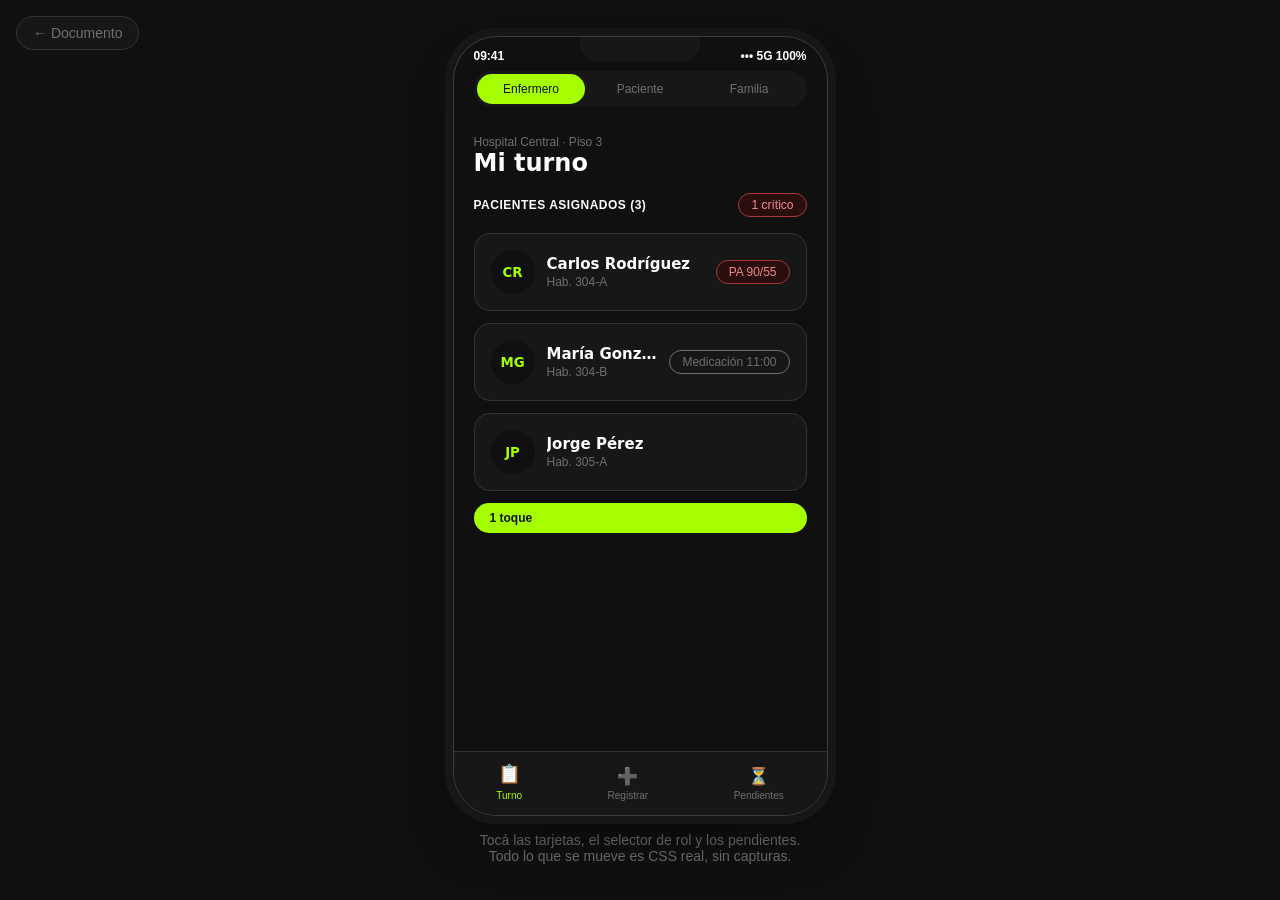
==== mockup/index.html @ 6f8809e2 "Split the document and the mobile prototype, with real animations - index.html: drop the static mock" ====
<!DOCTYPE html>
<html lang="es">
<head>
<meta charset="UTF-8">
<meta name="viewport" content="width=device-width, initial-scale=1.0, maximum-scale=1.0">
<title>Prototipo móvil — App de enfermería</title>
<link rel="stylesheet" href="../css/tokens.css">
<link rel="stylesheet" href="css/mockup.css">
</head>
<body>

  <!-- Vuelve al documento de arquitectura. No es una pantalla de la app: es chrome del entregable. -->
  <a href="../index.html" class="back-to-doc">← Documento</a>

  <div class="stage">
    <!-- El frame de teléfono es UNA sola instancia; las pantallas se apilan
         adentro y se animan entrando/saliendo, como en un router real. -->
    <div class="phone" role="application" aria-label="Prototipo de app de enfermería">

      <div class="phone-notch" aria-hidden="true"></div>

      <div class="status-bar">
        <span class="status-time">09:41</span>
        <span class="status-icons" aria-hidden="true">••• 5G 100%</span>
      </div>

      <!-- Selector de rol: cambia de app por completo, no es un tab interno.
           ideas.md dice que son "dos personas sufriendo el mismo vacío de
           información, cada una desde su lado" — acá la tercera es la familia. -->
      <div class="role-switch" role="tablist" aria-label="Cambiar de lector">
        <button type="button" class="role-tab is-active" data-role="enfermero" role="tab" aria-selected="true">Enfermero</button>
        <button type="button" class="role-tab" data-role="paciente" role="tab" aria-selected="false">Paciente</button>
        <button type="button" class="role-tab" data-role="familia" role="tab" aria-selected="false">Familia</button>
      </div>

      <div class="screen" id="screen">
        <!-- Las pantallas concretas las inyecta mockup.js -->
      </div>

      <nav class="bottom-nav" id="bottomNav" aria-label="Navegación global"></nav>
    </div>

    <p class="stage-hint">Tocá las tarjetas, el selector de rol y los pendientes. Todo lo que se mueve es CSS real, sin capturas.</p>
  </div>

  <script src="js/mockup.js" defer></script>
</body>
</html>
---- css/tokens.css ----
/*
 * Design tokens — sistema Stryds aplicado al caso de enfermería.
 * Fuente: ../resources/variables.css y ../resources/tokens.json (sistema Stryds).
 * Ningún color, tamaño, radio o espacio vive fuera de este archivo.
 *
 * Nomenclatura: patrón, luego color, luego peso (nunca al revés). Ej: bg-color-weight.
 * Roles en vez de nombres de marca: el profesor dijo que el blanco y el negro
 * "no hacen parte de colores primarios, punto". Por eso Obsidian/Carbon/Void
 * se declaran como SUPERFICIE y el primario es Electric Lime.
 */

:root {
  color-scheme: dark;

  /* ============ COLOR — roles, no nombres de marca ============ */

  /* Primario: el único color de acción. Sobre esto corre la prueba del profesor. */
  --color-primary: #a6ff00;        /* Electric Lime — botones, nav activa, foco */
  --color-primary-ink: #101010;    /* texto sobre el primario (Obsidian) */

  /* Superficie: NUNCA es el primario, aunque sea el fondo dominante. */
  --surface-canvas: #101010;       /* Obsidian — fondo de página */
  --surface-card: #171717;         /* Carbon — tarjetas, paneles elevados */
  --surface-card-alt: #040126;     /* Deep Violet — borde de acción secundaria */

  /* Borde */
  --border-hairline: #333333;      /* Slate — la mayoría de los bordes */
  --border-strong: #3d3d3d;        /* Steel — borde sobre borde */

  /* Texto */
  --text-primary: #fdfdfd;         /* Paper — texto activo */
  --text-muted: #6f6f6f;           /* Fog — texto secundario, no interactivo */

  /* Estado (no vienen de Stryds, se agregan para el caso clínico).
     Tres significados distintos, tres tokens distintos: no se reusa el mismo
     badge para "dato sin confirmar en campo" y para "alerta clínica urgente",
     son cosas diferentes y confundirlas es el tipo de error que el profesor
     marca en revisión. */
  --state-honesty-bg: #2a2200;      /* ámbar — "por confirmar en campo" */
  --state-honesty-border: #a68a00;
  --state-honesty-text: #e6c200;

  --state-critical-bg: #2a0d0d;     /* rojo — alerta clínica urgente */
  --state-critical-border: #a63a3a;
  --state-critical-text: #f28b8b;

  --state-pending-bg: #171717;      /* gris — pendiente regular, sin urgencia */
  --state-pending-border: #6f6f6f;
  --state-pending-text: #6f6f6f;

  /* ============ TIPOGRAFÍA ============ */
  --font-display: 'SF Pro Display', ui-sans-serif, system-ui, -apple-system, "Segoe UI", Roboto, sans-serif;
  --font-body: 'Arial', ui-sans-serif, system-ui, -apple-system, "Segoe UI", Roboto, sans-serif;

  --font-weight-regular: 400;
  --font-weight-medium: 500;
  --font-weight-semibold: 600;

  /* Escala DOC — la página del taller, tamaño póster, hereda a Stryds tal cual */
  --text-doc-caption: 14px;
  --text-doc-body: 16px;
  --text-doc-subheading: 21px;
  --text-doc-heading-sm: 36px;
  --text-doc-heading: 44px;
  --text-doc-heading-lg: 78px;
  --text-doc-display: 109px;
  --text-doc-display-lg: 148px;

  /* Escala PRODUCTO — las pantallas de la app dentro del documento, a 390px.
     Mismos tokens de fuente y peso; la escala baja porque el "canvas" ya no es
     una diapositiva sino una mano con guantes mirando un teléfono. */
  --text-app-caption: 12px;
  --text-app-body: 15px;
  --text-app-subheading: 17px;
  --text-app-heading-sm: 20px;
  --text-app-heading: 24px;
  --text-app-display: 32px;

  /* ============ ESPACIO ============ */
  --space-unit: 4px;

  /* DOC */
  --space-doc-16: 16px;
  --space-doc-20: 20px;
  --space-doc-32: 32px;
  --space-doc-80: 80px;
  --space-doc-108: 108px;

  /* PRODUCTO — de 80px de padding de tarjeta a 20px: la superficie es un
     teléfono, no un póster. */
  --space-app-8: 8px;
  --space-app-12: 12px;
  --space-app-16: 16px;
  --space-app-20: 20px;
  --space-app-24: 24px;

  /* ============ RADIO ============ */
  --radius-pill: 100px;             /* botones — igual en doc y producto */
  --radius-card-doc: 40px;          /* tarjetas del documento (Stryds original) */
  --radius-card-app: 16px;          /* tarjetas dentro de las pantallas de la app */
  --radius-sm: 10px;

  /* ============ LAYOUT ============ */
  --section-gap: 80px;
  --nav-height-app: 64px;
}

/* Modo claro: el documento del taller se lee en clase con proyector,
   así que se ofrece una alternativa clara sin tocar el primario ni los roles.
   Los componentes de PRODUCTO (la app) se quedan en oscuro siempre: Stryds
   es un sistema de salud nocturno por diseño ("late-night broadcast feel"),
   y cambiar eso ahí rompe el caso, no el token. */
:root[data-theme="light"] {
  --surface-canvas: #fdfdfd;
  --surface-card: #f2f2f2;
  --surface-card-alt: #e9e9e9;
  --border-hairline: #d8d8d8;
  --border-strong: #bdbdbd;
  --text-primary: #101010;
  --text-muted: #4a4a4a;
}
---- mockup/css/mockup.css ----
/*
 * Prototipo navegable del caso mobile. Usa SOLO los tokens de ../../css/tokens.css.
 * Las animaciones son el punto de este archivo: el documento principal mostraba
 * una captura fija y no demostraba nada. Acá cada transición es real.
 */

* { box-sizing: border-box; }

html, body {
  margin: 0;
  padding: 0;
  min-height: 100%;
  background-color: var(--surface-canvas);
  color: var(--text-primary);
  font-family: var(--font-body);
}

body {
  display: flex;
  flex-direction: column;
  align-items: center;
  justify-content: center;
  min-height: 100vh;
  padding: var(--space-doc-32) var(--space-doc-16);
  gap: var(--space-doc-20);
}

.back-to-doc {
  position: fixed;
  top: var(--space-doc-16);
  left: var(--space-doc-16);
  z-index: 50;
  font-family: var(--font-body);
  font-size: var(--text-doc-caption);
  font-weight: var(--font-weight-medium);
  color: var(--text-muted);
  text-decoration: none;
  padding: var(--space-app-8) var(--space-app-16);
  border-radius: var(--radius-pill);
  border: 1px solid var(--border-hairline);
  background-color: var(--surface-card);
  transition: color .15s ease, border-color .15s ease;
}

.back-to-doc:hover {
  color: var(--color-primary);
  border-color: var(--color-primary);
}

.stage {
  display: flex;
  flex-direction: column;
  align-items: center;
  gap: var(--space-doc-16);
}

.stage-hint {
  max-width: 340px;
  text-align: center;
  font-size: var(--text-doc-caption);
  color: var(--text-muted);
  margin: 0;
}

/* ============ FRAME DEL TELÉFONO ============ */
.phone {
  position: relative;
  width: 375px;
  max-width: 92vw;
  height: 780px;
  max-height: 88vh;
  background-color: var(--surface-canvas);
  border-radius: 44px;
  border: 1px solid var(--border-strong);
  box-shadow: 0 0 0 8px var(--surface-card), 0 30px 60px -20px rgba(0, 0, 0, .6);
  overflow: hidden;
  display: flex;
  flex-direction: column;
}

.phone-notch {
  position: absolute;
  top: 0;
  left: 50%;
  transform: translateX(-50%);
  width: 120px;
  height: 24px;
  background-color: var(--surface-card);
  border-radius: 0 0 16px 16px;
  z-index: 30;
}

.status-bar {
  display: flex;
  justify-content: space-between;
  align-items: center;
  padding: var(--space-app-12) var(--space-app-20) var(--space-app-8);
  font-size: var(--text-app-caption);
  font-weight: var(--font-weight-semibold);
  color: var(--text-primary);
  flex-shrink: 0;
}

/* ============ SELECTOR DE ROL — indicador que se desliza, no que aparece ============ */
.role-switch {
  position: relative;
  display: flex;
  margin: 0 var(--space-app-20) var(--space-app-12);
  background-color: var(--surface-card);
  border-radius: var(--radius-pill);
  padding: 3px;
  flex-shrink: 0;
}

.role-tab {
  position: relative;
  z-index: 2;
  flex: 1;
  border: none;
  background: transparent;
  color: var(--text-muted);
  font-family: var(--font-body);
  font-size: var(--text-app-caption);
  font-weight: var(--font-weight-medium);
  padding: var(--space-app-8) 0;
  border-radius: var(--radius-pill);
  cursor: pointer;
  transition: color .25s ease;
}

.role-tab.is-active {
  color: var(--color-primary-ink);
}

/* El indicador es UN elemento que se mueve con transform, calculado en JS
   según qué tab está activo. Así el cambio de rol se ve como un desplazamiento
   físico, no como un parpadeo de colores. */
.role-switch-indicator {
  position: absolute;
  z-index: 1;
  top: 3px;
  bottom: 3px;
  left: 3px;
  width: calc((100% - 6px) / 3);
  background-color: var(--color-primary);
  border-radius: var(--radius-pill);
  transition: transform .3s cubic-bezier(.4, 0, .2, 1);
}

/* ============ PANTALLA — el contenedor donde entran/salen las vistas ============ */
.screen {
  position: relative;
  flex: 1;
  overflow: hidden;
}

.view {
  position: absolute;
  inset: 0;
  overflow-y: auto;
  padding: var(--space-app-16) var(--space-app-20) var(--space-app-24);
  display: flex;
  flex-direction: column;
  gap: var(--space-app-16);
  opacity: 0;
  transform: translateX(24px);
  pointer-events: none;
  transition: opacity .28s ease, transform .28s cubic-bezier(.4, 0, .2, 1);
}

.view.is-active {
  opacity: 1;
  transform: translateX(0);
  pointer-events: auto;
}

/* Vista de detalle (empuja desde la derecha, como una navegación real) */
.view.is-detail {
  transform: translateX(100%);
  background-color: var(--surface-canvas);
  z-index: 5;
}

.view.is-detail.is-active {
  transform: translateX(0);
}

.view-header {
  display: flex;
  align-items: center;
  gap: var(--space-app-12);
}

.view-title {
  font-family: var(--font-display);
  font-size: var(--text-app-heading);
  font-weight: var(--font-weight-semibold);
  color: var(--text-primary);
  margin: 0;
}

.view-subtitle {
  font-size: var(--text-app-caption);
  color: var(--text-muted);
  margin: 0;
}

.back-btn {
  display: inline-flex;
  align-items: center;
  justify-content: center;
  width: 36px;
  height: 36px;
  border-radius: var(--radius-pill);
  border: 1px solid var(--border-hairline);
  background-color: var(--surface-card);
  color: var(--text-primary);
  font-size: var(--text-app-body);
  cursor: pointer;
  flex-shrink: 0;
  transition: border-color .15s ease;
}

.back-btn:hover {
  border-color: var(--color-primary);
}

/* ============ TARJETA DE PACIENTE (molécula, reusada del documento) ============ */
.p-card {
  display: flex;
  align-items: center;
  gap: var(--space-app-12);
  background-color: var(--surface-card);
  border: 1px solid var(--border-hairline);
  border-radius: var(--radius-card-app);
  padding: var(--space-app-16);
  cursor: pointer;
  transition: border-color .15s ease, transform .15s ease;
  text-align: left;
  width: 100%;
  font-family: inherit;
  color: inherit;
}

.p-card:active {
  transform: scale(.98);
}

.p-card:hover {
  border-color: var(--border-strong);
}

.p-avatar {
  display: flex;
  align-items: center;
  justify-content: center;
  width: 44px;
  height: 44px;
  border-radius: var(--radius-pill);
  background-color: var(--surface-canvas);
  color: var(--color-primary);
  font-family: var(--font-display);
  font-weight: var(--font-weight-semibold);
  flex-shrink: 0;
}

.p-info {
  flex: 1;
  min-width: 0;
  display: flex;
  flex-direction: column;
  gap: 2px;
}

.p-name {
  font-family: var(--font-display);
  font-weight: var(--font-weight-semibold);
  font-size: var(--text-app-body);
  color: var(--text-primary);
  white-space: nowrap;
  overflow: hidden;
  text-overflow: ellipsis;
}

.p-meta {
  font-size: var(--text-app-caption);
  color: var(--text-muted);
}

/* ============ BADGES — tres significados, tres colores (igual que el documento) ============ */
.badge-honesty, .badge-critical, .badge-pending {
  display: inline-flex;
  align-items: center;
  font-size: var(--text-app-caption);
  font-weight: var(--font-weight-medium);
  padding: 4px var(--space-app-12);
  border-radius: var(--radius-pill);
  flex-shrink: 0;
  white-space: nowrap;
}

.badge-honesty { background: var(--state-honesty-bg); border: 1px solid var(--state-honesty-border); color: var(--state-honesty-text); }
.badge-critical { background: var(--state-critical-bg); border: 1px solid var(--state-critical-border); color: var(--state-critical-text); }
.badge-pending { background: var(--state-pending-bg); border: 1px solid var(--state-pending-border); color: var(--state-pending-text); }

/* ============ EL PATRÓN CLAVE DEL CASO: dato clínico oculto tras un toque
   deliberado. La pantalla del enfermero la ve el paciente desde la cama
   (ideas.md:31): "no lo resuelve ningún tamaño de letra". Acá se resuelve con
   un blur real que el enfermero retira a propósito, no con texto chico. ============ */
.clinical-value {
  position: relative;
  font-family: monospace;
  font-size: var(--text-app-caption);
  color: var(--state-critical-text);
  filter: blur(5px);
  transition: filter .2s ease;
  cursor: pointer;
  user-select: none;
}

.clinical-value.is-revealed {
  filter: blur(0);
}

.reveal-hint {
  font-size: 11px;
  color: var(--text-muted);
  margin-left: var(--space-unit);
}

/* ============ SECCIÓN / TÍTULOS DENTRO DE LA VISTA ============ */
.list-heading {
  display: flex;
  align-items: center;
  justify-content: space-between;
}

.list-heading-label {
  font-size: var(--text-app-caption);
  font-weight: var(--font-weight-semibold);
  color: var(--text-primary);
  text-transform: uppercase;
  letter-spacing: .5px;
}

.card-list {
  display: flex;
  flex-direction: column;
  gap: var(--space-app-12);
}

/* ============ TIMELINE (vista paciente) ============ */
.timeline {
  display: flex;
  flex-direction: column;
  gap: 0;
}

.timeline-item {
  position: relative;
  padding: var(--space-app-12) 0 var(--space-app-12) var(--space-app-20);
  border-left: 2px solid var(--border-hairline);
}

.timeline-item::before {
  content: "";
  position: absolute;
  left: -5px;
  top: 18px;
  width: 8px;
  height: 8px;
  border-radius: 50%;
  background-color: var(--color-primary);
}

.timeline-item.is-pending::before {
  background-color: var(--text-muted);
}

.timeline-time {
  font-size: 11px;
  color: var(--text-muted);
  font-family: monospace;
}

.timeline-text {
  font-size: var(--text-app-body);
  color: var(--text-primary);
  margin-top: 2px;
}

/* ============ BOTÓN 1-TOQUE — la confirmación de evento previsto ============ */
.tap-confirm {
  display: inline-flex;
  align-items: center;
  gap: 6px;
  background-color: var(--color-primary);
  color: var(--color-primary-ink);
  border: none;
  border-radius: var(--radius-pill);
  padding: var(--space-app-8) var(--space-app-16);
  font-size: var(--text-app-caption);
  font-weight: var(--font-weight-semibold);
  cursor: pointer;
  transition: transform .15s ease, opacity .3s ease;
  flex-shrink: 0;
}

.tap-confirm:active {
  transform: scale(.92);
}

.tap-confirm.is-done {
  opacity: .4;
  pointer-events: none;
}

/* Micro-animación de confirmación: un check que aparece y se desvanece,
   feedback inmediato para "cualquier cosa que tarde más de unos segundos
   no se va a usar" (ideas.md:25). */
@keyframes confirm-pop {
  0% { transform: scale(.5); opacity: 0; }
  40% { transform: scale(1.15); opacity: 1; }
  100% { transform: scale(1); opacity: 1; }
}

.confirm-check {
  display: none;
  animation: confirm-pop .35s cubic-bezier(.34, 1.56, .64, 1);
}

.tap-confirm.is-done .confirm-check {
  display: inline;
}

.tap-confirm.is-done .confirm-label {
  display: none;
}

/* ============ NAV INFERIOR — global, persiste selección ============ */
.bottom-nav {
  display: flex;
  align-items: center;
  justify-content: space-around;
  height: var(--nav-height-app);
  border-top: 1px solid var(--border-hairline);
  background-color: var(--surface-card);
  flex-shrink: 0;
}

.nav-item {
  display: flex;
  flex-direction: column;
  align-items: center;
  gap: 3px;
  background: none;
  border: none;
  color: var(--text-muted);
  font-size: 10px;
  font-weight: var(--font-weight-medium);
  cursor: pointer;
  padding: var(--space-app-8) var(--space-app-12);
  transition: color .2s ease, transform .2s cubic-bezier(.34, 1.56, .64, 1);
}

.nav-item .nav-icon {
  font-size: var(--text-app-subheading);
  transition: transform .2s cubic-bezier(.34, 1.56, .64, 1);
}

.nav-item.is-active {
  color: var(--color-primary);
}

.nav-item.is-active .nav-icon {
  transform: translateY(-2px) scale(1.08);
}

/* ============ ANIMACIÓN DE ENTRADA ESCALONADA DE TARJETAS ============ */
@keyframes card-in {
  from { opacity: 0; transform: translateY(10px); }
  to { opacity: 1; transform: translateY(0); }
}

.view.is-active .card-list .p-card,
.view.is-active .timeline-item {
  animation: card-in .32s cubic-bezier(.2, .8, .2, 1) both;
}

.view.is-active .card-list .p-card:nth-child(1) { animation-delay: .02s; }
.view.is-active .card-list .p-card:nth-child(2) { animation-delay: .07s; }
.view.is-active .card-list .p-card:nth-child(3) { animation-delay: .12s; }
.view.is-active .card-list .p-card:nth-child(4) { animation-delay: .17s; }

.view.is-active .timeline-item:nth-child(1) { animation-delay: .02s; }
.view.is-active .timeline-item:nth-child(2) { animation-delay: .07s; }
.view.is-active .timeline-item:nth-child(3) { animation-delay: .12s; }

@media (prefers-reduced-motion: reduce) {
  * {
    animation-duration: .001s !important;
    transition-duration: .001s !important;
  }
}

@media (max-width: 420px) {
  .phone {
    height: 92vh;
    border-radius: 32px;
  }
}
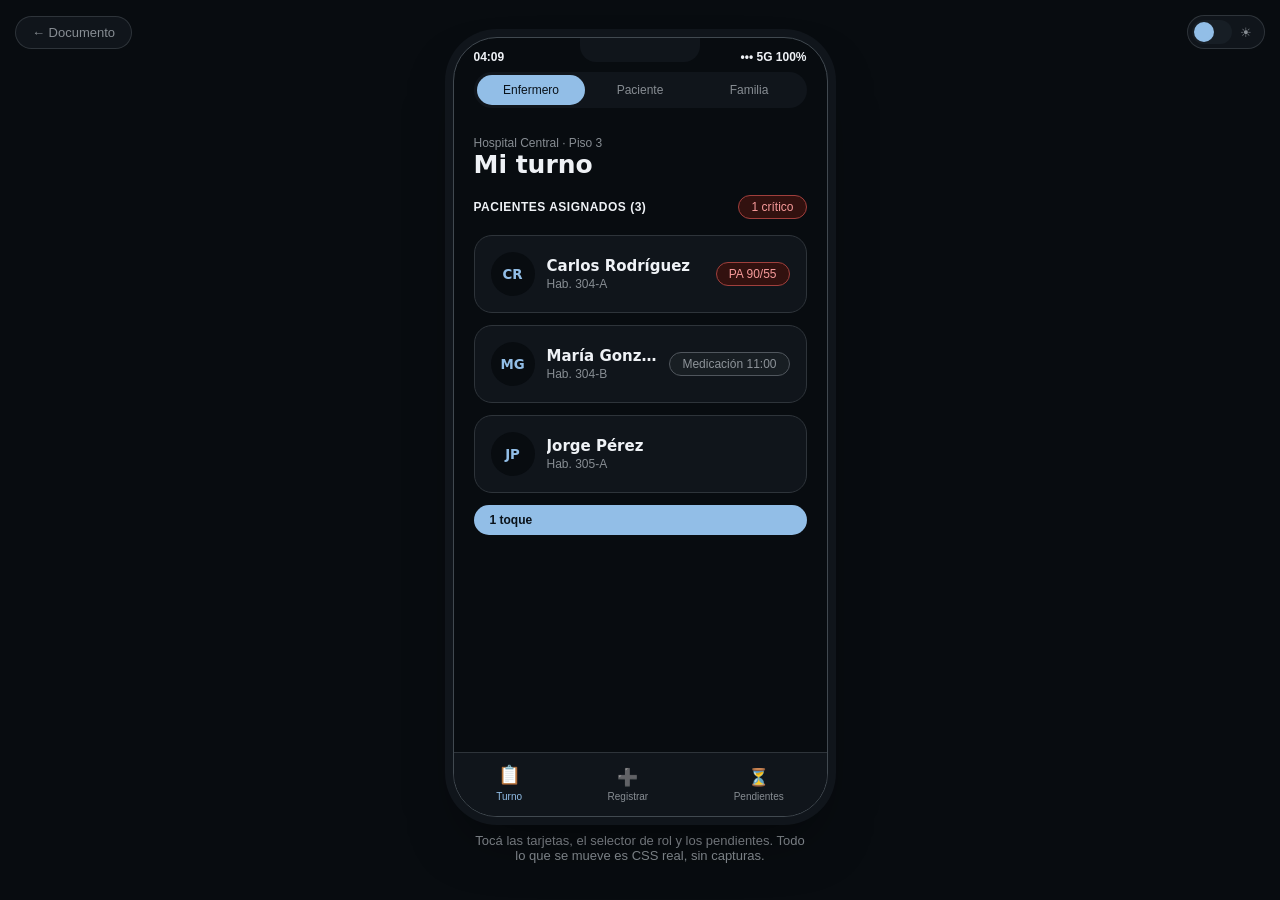
==== commit 196098e3: "Redesign: OKLCH, new primary #90b8f0, real motion, theme toggle - tokens.css rewritten in OKLCH; --c" ====
--- a/mockup/index.html
+++ b/mockup/index.html
@@ -6,11 +6,33 @@
 <title>Prototipo móvil — App de enfermería</title>
 <link rel="stylesheet" href="../css/tokens.css">
 <link rel="stylesheet" href="css/mockup.css">
+
+<!-- Mismo mecanismo que index.html: aplica el tema guardado antes del
+     primer paint. Afecta el STAGE (fondo detrás del teléfono), no el
+     interior del prototipo — Stryds es un sistema clínico nocturno por
+     diseño y el teléfono se queda oscuro siempre. -->
+<script>
+  (function () {
+    try {
+      var saved = localStorage.getItem('theme');
+      if (saved === 'light' || saved === 'dark') {
+        document.documentElement.setAttribute('data-theme', saved);
+      }
+    } catch (e) { /* localStorage bloqueado */ }
+  })();
+</script>
 </head>
 <body>
 
-  <!-- Vuelve al documento de arquitectura. No es una pantalla de la app: es chrome del entregable. -->
-  <a href="../index.html" class="back-to-doc">← Documento</a>
+  <div class="mockup-topbar">
+    <!-- Vuelve al documento de arquitectura. No es una pantalla de la app: es chrome del entregable. -->
+    <a href="../index.html" class="back-to-doc">← Documento</a>
+    <button type="button" id="themeToggle" class="theme-toggle" aria-label="Cambiar a modo claro" aria-pressed="false">
+      <span class="theme-toggle-track"><span class="theme-toggle-thumb"></span></span>
+      <span class="theme-toggle-icon theme-toggle-icon-sun" aria-hidden="true">☀</span>
+      <span class="theme-toggle-icon theme-toggle-icon-moon" aria-hidden="true">☾</span>
+    </button>
+  </div>
 
   <div class="stage">
     <!-- El frame de teléfono es UNA sola instancia; las pantallas se apilan
--- a/css/tokens.css
+++ b/css/tokens.css
@@ -1,52 +1,54 @@
 /*
- * Design tokens — sistema Stryds aplicado al caso de enfermería.
- * Fuente: ../resources/variables.css y ../resources/tokens.json (sistema Stryds).
- * Ningún color, tamaño, radio o espacio vive fuera de este archivo.
+ * Design tokens — sistema aplicado al caso de enfermería, en OKLCH.
+ * Fuente original: ../resources/variables.css (sistema Stryds). El primario
+ * se reemplazó por #90b8f0 (oklch 78.6% .075 246.8) a pedido explícito.
+ * Ningún color, tamaño, radio, espacio o timing vive fuera de este archivo.
  *
- * Nomenclatura: patrón, luego color, luego peso (nunca al revés). Ej: bg-color-weight.
- * Roles en vez de nombres de marca: el profesor dijo que el blanco y el negro
- * "no hacen parte de colores primarios, punto". Por eso Obsidian/Carbon/Void
- * se declaran como SUPERFICIE y el primario es Electric Lime.
+ * Nomenclatura: patrón, luego color, luego peso (nunca al revés).
+ * Estrategia de color: Committed — el primario lleva peso real (nav activa,
+ * botones, focos, acentos de las tarjetas críticas), no es un accent ≤10%.
  */
 
 :root {
   color-scheme: dark;
 
-  /* ============ COLOR — roles, no nombres de marca ============ */
+  /* ============ COLOR — OKLCH, roles no nombres de marca ============ */
 
-  /* Primario: el único color de acción. Sobre esto corre la prueba del profesor. */
-  --color-primary: #a6ff00;        /* Electric Lime — botones, nav activa, foco */
-  --color-primary-ink: #101010;    /* texto sobre el primario (Obsidian) */
+  /* Primario: #90b8f0 pedido explícitamente. Reemplaza al lima de Stryds. */
+  --color-primary: oklch(78.6% 0.075 246.8);       /* #90b8f0 */
+  --color-primary-hover: oklch(83% 0.065 246.8);
+  --color-primary-active: oklch(72% 0.09 246.8);
+  --color-primary-ink: oklch(18% 0.02 246.8);       /* texto sobre el primario */
 
-  /* Superficie: NUNCA es el primario, aunque sea el fondo dominante. */
-  --surface-canvas: #101010;       /* Obsidian — fondo de página */
-  --surface-card: #171717;         /* Carbon — tarjetas, paneles elevados */
-  --surface-card-alt: #040126;     /* Deep Violet — borde de acción secundaria */
+  /* Superficie oscura (tema por defecto). Tintada hacia el hue del primario
+     en vez de negro puro: chroma bajo, casi imperceptible, pero saca la
+     interfaz del "negro de IA genérica". */
+  --surface-canvas: oklch(15% 0.012 250);
+  --surface-card: oklch(19.5% 0.014 250);
+  --surface-card-alt: oklch(23% 0.018 250);
+  --surface-raised: oklch(26% 0.02 250);
 
   /* Borde */
-  --border-hairline: #333333;      /* Slate — la mayoría de los bordes */
-  --border-strong: #3d3d3d;        /* Steel — borde sobre borde */
+  --border-hairline: oklch(32% 0.014 250);
+  --border-strong: oklch(40% 0.016 250);
 
   /* Texto */
-  --text-primary: #fdfdfd;         /* Paper — texto activo */
-  --text-muted: #6f6f6f;           /* Fog — texto secundario, no interactivo */
+  --text-primary: oklch(96% 0.006 250);
+  --text-muted: oklch(64% 0.012 250);
+  --text-faint: oklch(46% 0.012 250);
 
-  /* Estado (no vienen de Stryds, se agregan para el caso clínico).
-     Tres significados distintos, tres tokens distintos: no se reusa el mismo
-     badge para "dato sin confirmar en campo" y para "alerta clínica urgente",
-     son cosas diferentes y confundirlas es el tipo de error que el profesor
-     marca en revisión. */
-  --state-honesty-bg: #2a2200;      /* ámbar — "por confirmar en campo" */
-  --state-honesty-border: #a68a00;
-  --state-honesty-text: #e6c200;
+  /* Estado — tres significados, tres tonos, todos en OKLCH */
+  --state-honesty-bg: oklch(24% 0.05 80);
+  --state-honesty-border: oklch(55% 0.11 80);
+  --state-honesty-text: oklch(80% 0.13 85);
 
-  --state-critical-bg: #2a0d0d;     /* rojo — alerta clínica urgente */
-  --state-critical-border: #a63a3a;
-  --state-critical-text: #f28b8b;
+  --state-critical-bg: oklch(23% 0.055 25);
+  --state-critical-border: oklch(50% 0.13 25);
+  --state-critical-text: oklch(78% 0.11 20);
 
-  --state-pending-bg: #171717;      /* gris — pendiente regular, sin urgencia */
-  --state-pending-border: #6f6f6f;
-  --state-pending-text: #6f6f6f;
+  --state-pending-bg: oklch(23% 0.014 250);
+  --state-pending-border: oklch(45% 0.014 250);
+  --state-pending-text: oklch(66% 0.012 250);
 
   /* ============ TIPOGRAFÍA ============ */
   --font-display: 'SF Pro Display', ui-sans-serif, system-ui, -apple-system, "Segoe UI", Roboto, sans-serif;
@@ -55,39 +57,36 @@
   --font-weight-regular: 400;
   --font-weight-medium: 500;
   --font-weight-semibold: 600;
+  --font-weight-bold: 700;
 
-  /* Escala DOC — la página del taller, tamaño póster, hereda a Stryds tal cual */
-  --text-doc-caption: 14px;
+  /* Escala DOC — ratio >= 1.25 entre pasos, jerarquía real */
+  --text-doc-caption: 13px;
   --text-doc-body: 16px;
-  --text-doc-subheading: 21px;
-  --text-doc-heading-sm: 36px;
-  --text-doc-heading: 44px;
-  --text-doc-heading-lg: 78px;
-  --text-doc-display: 109px;
-  --text-doc-display-lg: 148px;
+  --text-doc-subheading: 20px;
+  --text-doc-heading-sm: 28px;
+  --text-doc-heading: 40px;
+  --text-doc-heading-lg: 64px;
+  --text-doc-display: 96px;
+  --text-doc-display-lg: 132px;
 
-  /* Escala PRODUCTO — las pantallas de la app dentro del documento, a 390px.
-     Mismos tokens de fuente y peso; la escala baja porque el "canvas" ya no es
-     una diapositiva sino una mano con guantes mirando un teléfono. */
+  /* Escala PRODUCTO — pantallas de la app a 390px */
   --text-app-caption: 12px;
   --text-app-body: 15px;
   --text-app-subheading: 17px;
   --text-app-heading-sm: 20px;
-  --text-app-heading: 24px;
-  --text-app-display: 32px;
+  --text-app-heading: 25px;
+  --text-app-display: 34px;
 
   /* ============ ESPACIO ============ */
   --space-unit: 4px;
 
-  /* DOC */
   --space-doc-16: 16px;
   --space-doc-20: 20px;
   --space-doc-32: 32px;
+  --space-doc-48: 48px;
   --space-doc-80: 80px;
   --space-doc-108: 108px;
 
-  /* PRODUCTO — de 80px de padding de tarjeta a 20px: la superficie es un
-     teléfono, no un póster. */
   --space-app-8: 8px;
   --space-app-12: 12px;
   --space-app-16: 16px;
@@ -95,27 +94,55 @@
   --space-app-24: 24px;
 
   /* ============ RADIO ============ */
-  --radius-pill: 100px;             /* botones — igual en doc y producto */
-  --radius-card-doc: 40px;          /* tarjetas del documento (Stryds original) */
-  --radius-card-app: 16px;          /* tarjetas dentro de las pantallas de la app */
-  --radius-sm: 10px;
+  --radius-pill: 100px;
+  --radius-card-doc: 28px;
+  --radius-card-app: 18px;
+  --radius-sm: 12px;
+  --radius-xs: 8px;
 
   /* ============ LAYOUT ============ */
-  --section-gap: 80px;
+  --section-gap: 88px;
   --nav-height-app: 64px;
+
+  /* ============ MOTION — ease-out exponencial, nunca rebote (salvo el
+     único caso declarado de feedback táctil en el prototipo, que usa un
+     overshoot mínimo y documentado). ============ */
+  --ease-out-expo: cubic-bezier(0.16, 1, 0.3, 1);
+  --ease-out-quart: cubic-bezier(0.25, 1, 0.5, 1);
+  --ease-out-soft: cubic-bezier(0.22, 0.7, 0.24, 1);
+  --duration-fast: 150ms;
+  --duration-base: 260ms;
+  --duration-slow: 420ms;
 }
 
-/* Modo claro: el documento del taller se lee en clase con proyector,
-   así que se ofrece una alternativa clara sin tocar el primario ni los roles.
-   Los componentes de PRODUCTO (la app) se quedan en oscuro siempre: Stryds
-   es un sistema de salud nocturno por diseño ("late-night broadcast feel"),
-   y cambiar eso ahí rompe el caso, no el token. */
+/* Modo claro — toggle explícito en la UI, no prefers-color-scheme.
+   Mismos roles, mismo primario: solo cambia qué tono ocupa cada rol. */
 :root[data-theme="light"] {
-  --surface-canvas: #fdfdfd;
-  --surface-card: #f2f2f2;
-  --surface-card-alt: #e9e9e9;
-  --border-hairline: #d8d8d8;
-  --border-strong: #bdbdbd;
-  --text-primary: #101010;
-  --text-muted: #4a4a4a;
+  color-scheme: light;
+
+  --surface-canvas: oklch(98% 0.004 250);
+  --surface-card: oklch(100% 0 0);
+  --surface-card-alt: oklch(95% 0.006 250);
+  --surface-raised: oklch(100% 0 0);
+
+  --border-hairline: oklch(89% 0.006 250);
+  --border-strong: oklch(78% 0.01 250);
+
+  --text-primary: oklch(20% 0.012 250);
+  --text-muted: oklch(45% 0.014 250);
+  --text-faint: oklch(60% 0.012 250);
+
+  --color-primary-ink: oklch(14% 0.02 246.8);
+
+  --state-honesty-bg: oklch(95% 0.04 85);
+  --state-honesty-border: oklch(70% 0.1 80);
+  --state-honesty-text: oklch(38% 0.09 70);
+
+  --state-critical-bg: oklch(95% 0.035 25);
+  --state-critical-border: oklch(62% 0.13 25);
+  --state-critical-text: oklch(45% 0.14 20);
+
+  --state-pending-bg: oklch(94% 0.006 250);
+  --state-pending-border: oklch(75% 0.012 250);
+  --state-pending-text: oklch(48% 0.012 250);
 }
--- a/mockup/css/mockup.css
+++ b/mockup/css/mockup.css
@@ -23,13 +23,23 @@
   min-height: 100vh;
   padding: var(--space-doc-32) var(--space-doc-16);
   gap: var(--space-doc-20);
-}
-
-.back-to-doc {
+  transition: background-color var(--duration-slow) var(--ease-out-quart),
+              color var(--duration-slow) var(--ease-out-quart);
+}
+
+.mockup-topbar {
   position: fixed;
   top: var(--space-doc-16);
   left: var(--space-doc-16);
+  right: var(--space-doc-16);
   z-index: 50;
+  display: flex;
+  align-items: center;
+  justify-content: space-between;
+  gap: var(--space-app-12);
+}
+
+.back-to-doc {
   font-family: var(--font-body);
   font-size: var(--text-doc-caption);
   font-weight: var(--font-weight-medium);
@@ -37,15 +47,73 @@
   text-decoration: none;
   padding: var(--space-app-8) var(--space-app-16);
   border-radius: var(--radius-pill);
-  border: 1px solid var(--border-hairline);
-  background-color: var(--surface-card);
-  transition: color .15s ease, border-color .15s ease;
+  box-shadow: 0 0 0 1px var(--border-hairline);
+  background-color: var(--surface-card);
+  transition: color var(--duration-fast) var(--ease-out-quart),
+              box-shadow var(--duration-fast) var(--ease-out-quart);
 }
 
 .back-to-doc:hover {
   color: var(--color-primary);
-  border-color: var(--color-primary);
-}
+  box-shadow: 0 0 0 1px var(--color-primary);
+}
+
+/* Toggle de tema — mismo componente visual que el documento principal */
+.theme-toggle {
+  position: relative;
+  display: inline-flex;
+  align-items: center;
+  gap: var(--space-app-8);
+  background-color: var(--surface-card);
+  box-shadow: 0 0 0 1px var(--border-hairline);
+  border: none;
+  border-radius: var(--radius-pill);
+  padding: var(--space-unit);
+  padding-right: var(--space-app-12);
+  cursor: pointer;
+  color: var(--text-muted);
+  font-size: var(--text-doc-caption);
+  transition: box-shadow var(--duration-fast) var(--ease-out-quart);
+}
+
+.theme-toggle:hover {
+  box-shadow: 0 0 0 1px var(--border-strong);
+}
+
+.theme-toggle-track {
+  position: relative;
+  width: 40px;
+  height: 24px;
+  border-radius: var(--radius-pill);
+  background-color: var(--surface-card-alt);
+  flex-shrink: 0;
+  transition: background-color var(--duration-base) var(--ease-out-quart);
+}
+
+.theme-toggle-thumb {
+  position: absolute;
+  top: 2px;
+  left: 2px;
+  width: 20px;
+  height: 20px;
+  border-radius: 50%;
+  background-color: var(--color-primary);
+  transition: transform var(--duration-base) var(--ease-out-expo);
+}
+
+:root[data-theme="light"] .theme-toggle-thumb {
+  transform: translateX(16px);
+}
+
+.theme-toggle-icon {
+  display: none;
+  font-size: 13px;
+}
+
+.theme-toggle-icon-sun { display: inline; }
+:root[data-theme="light"] .theme-toggle-icon-sun { display: none; }
+:root[data-theme="light"] .theme-toggle-icon-moon { display: inline; }
+.theme-toggle-icon-moon { display: none; }
 
 .stage {
   display: flex;
@@ -125,7 +193,7 @@
   padding: var(--space-app-8) 0;
   border-radius: var(--radius-pill);
   cursor: pointer;
-  transition: color .25s ease;
+  transition: color var(--duration-base) var(--ease-out-quart);
 }
 
 .role-tab.is-active {
@@ -144,7 +212,7 @@
   width: calc((100% - 6px) / 3);
   background-color: var(--color-primary);
   border-radius: var(--radius-pill);
-  transition: transform .3s cubic-bezier(.4, 0, .2, 1);
+  transition: transform var(--duration-base) var(--ease-out-expo);
 }
 
 /* ============ PANTALLA — el contenedor donde entran/salen las vistas ============ */
@@ -165,7 +233,7 @@
   opacity: 0;
   transform: translateX(24px);
   pointer-events: none;
-  transition: opacity .28s ease, transform .28s cubic-bezier(.4, 0, .2, 1);
+  transition: opacity var(--duration-slow) var(--ease-out-quart), transform var(--duration-slow) var(--ease-out-expo);
 }
 
 .view.is-active {
@@ -218,7 +286,7 @@
   font-size: var(--text-app-body);
   cursor: pointer;
   flex-shrink: 0;
-  transition: border-color .15s ease;
+  transition: box-shadow var(--duration-fast) var(--ease-out-quart);
 }
 
 .back-btn:hover {
@@ -235,7 +303,7 @@
   border-radius: var(--radius-card-app);
   padding: var(--space-app-16);
   cursor: pointer;
-  transition: border-color .15s ease, transform .15s ease;
+  transition: box-shadow var(--duration-fast) var(--ease-out-quart), transform var(--duration-fast) var(--ease-out-expo);
   text-align: left;
   width: 100%;
   font-family: inherit;
@@ -313,7 +381,7 @@
   font-size: var(--text-app-caption);
   color: var(--state-critical-text);
   filter: blur(5px);
-  transition: filter .2s ease;
+  transition: filter var(--duration-base) var(--ease-out-quart);
   cursor: pointer;
   user-select: none;
 }
@@ -402,7 +470,7 @@
   font-size: var(--text-app-caption);
   font-weight: var(--font-weight-semibold);
   cursor: pointer;
-  transition: transform .15s ease, opacity .3s ease;
+  transition: transform var(--duration-fast) var(--ease-out-expo), opacity var(--duration-slow) var(--ease-out-quart);
   flex-shrink: 0;
 }
 
@@ -417,7 +485,9 @@
 
 /* Micro-animación de confirmación: un check que aparece y se desvanece,
    feedback inmediato para "cualquier cosa que tarde más de unos segundos
-   no se va a usar" (ideas.md:25). */
+   no se va a usar" (ideas.md:25). Único lugar del proyecto con overshoot
+   (cubic-bezier con pico >1): es la respuesta táctil a un toque real del
+   enfermero, no decoración — en cualquier otro elemento se usa ease-out. */
 @keyframes confirm-pop {
   0% { transform: scale(.5); opacity: 0; }
   40% { transform: scale(1.15); opacity: 1; }
@@ -426,7 +496,7 @@
 
 .confirm-check {
   display: none;
-  animation: confirm-pop .35s cubic-bezier(.34, 1.56, .64, 1);
+  animation: confirm-pop var(--duration-slow) cubic-bezier(0.34, 1.56, 0.64, 1);
 }
 
 .tap-confirm.is-done .confirm-check {
@@ -460,12 +530,12 @@
   font-weight: var(--font-weight-medium);
   cursor: pointer;
   padding: var(--space-app-8) var(--space-app-12);
-  transition: color .2s ease, transform .2s cubic-bezier(.34, 1.56, .64, 1);
+  transition: color var(--duration-base) var(--ease-out-quart);
 }
 
 .nav-item .nav-icon {
   font-size: var(--text-app-subheading);
-  transition: transform .2s cubic-bezier(.34, 1.56, .64, 1);
+  transition: transform var(--duration-base) var(--ease-out-expo);
 }
 
 .nav-item.is-active {
@@ -484,7 +554,7 @@
 
 .view.is-active .card-list .p-card,
 .view.is-active .timeline-item {
-  animation: card-in .32s cubic-bezier(.2, .8, .2, 1) both;
+  animation: card-in var(--duration-slow) var(--ease-out-quart) both;
 }
 
 .view.is-active .card-list .p-card:nth-child(1) { animation-delay: .02s; }
